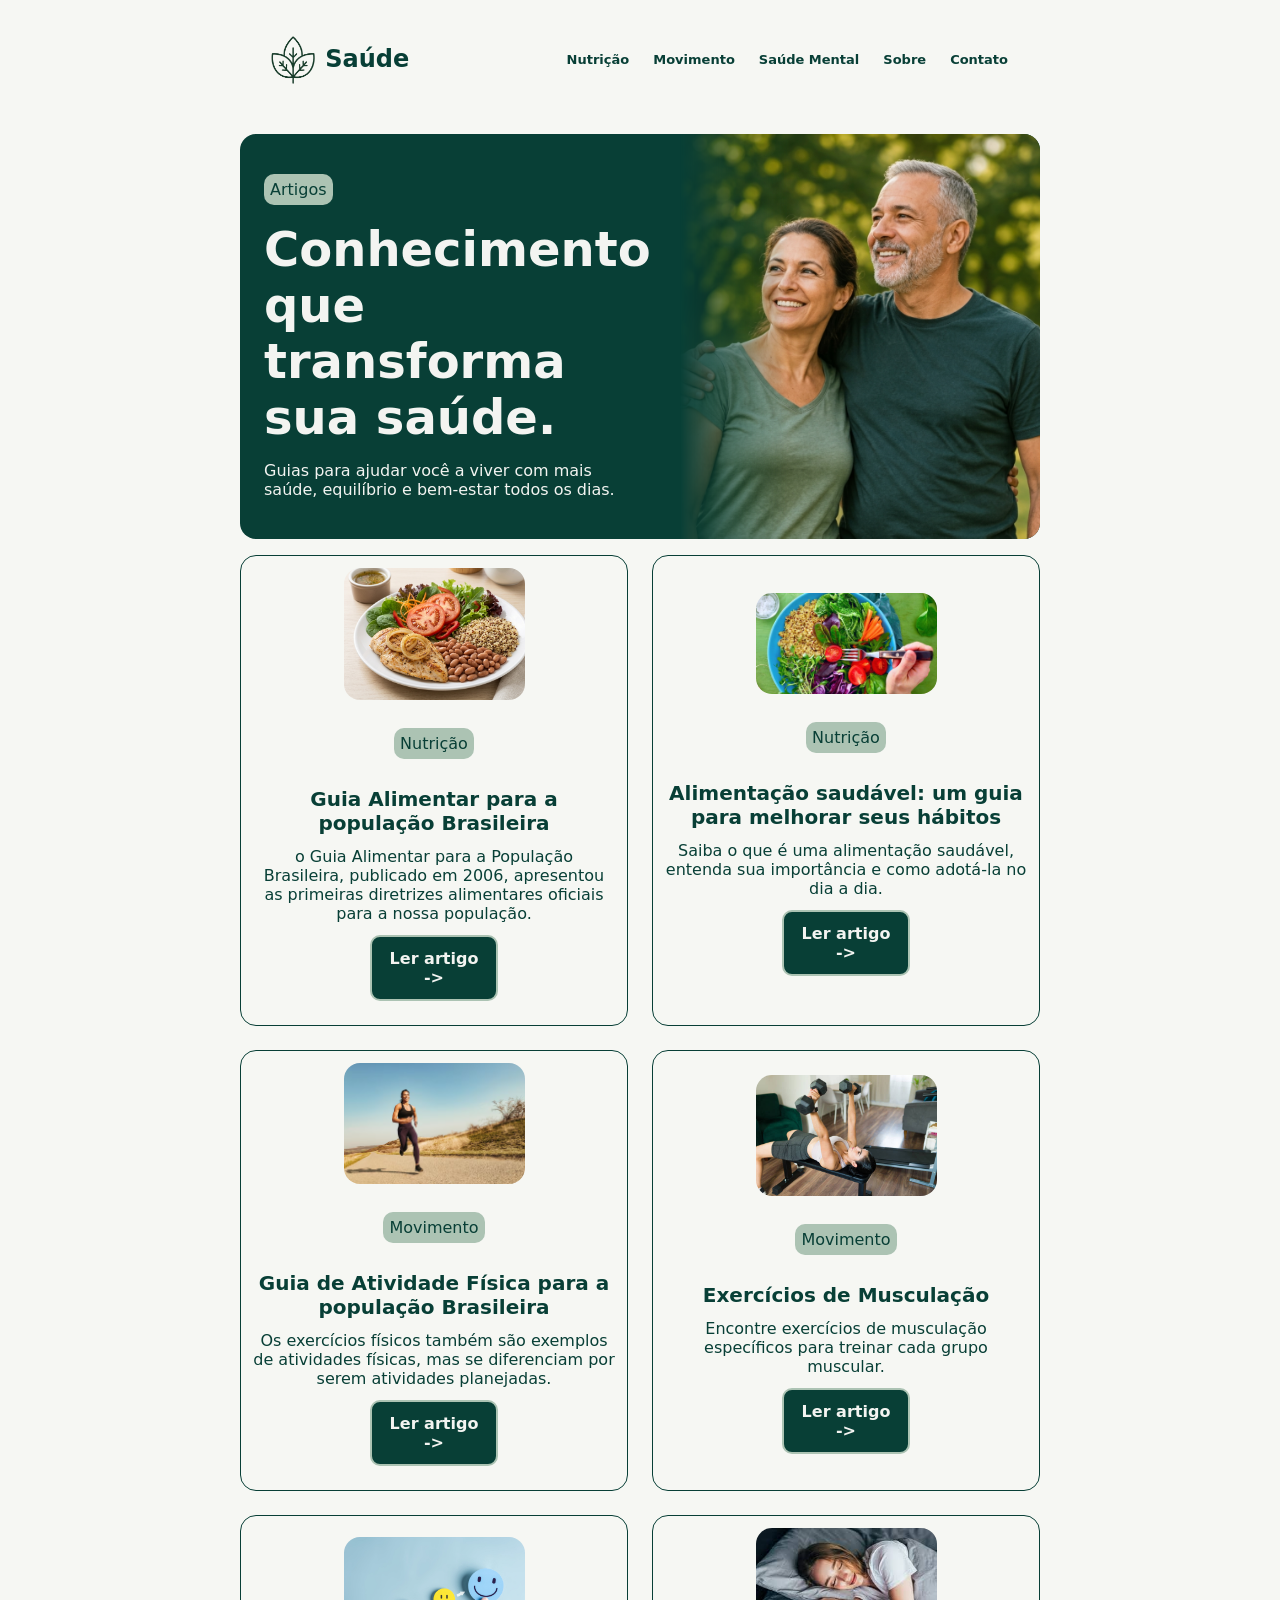
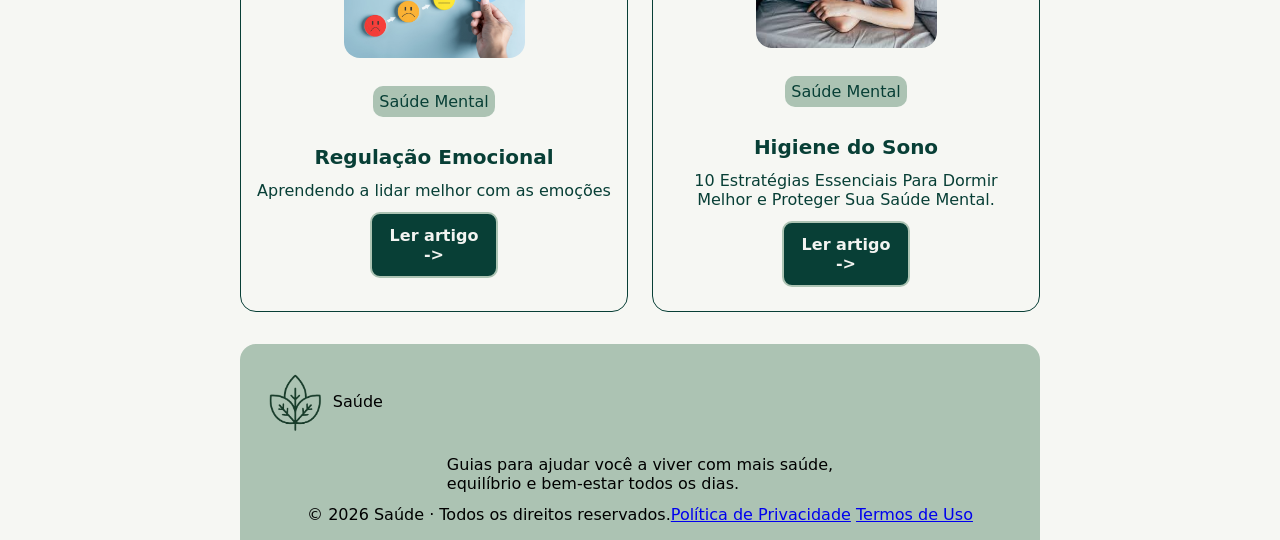
==== pages/artigos.html @ 431639dd "first commit" ====
<!DOCTYPE html>
<html lang="pt-BR">
<head>
    <meta charset="UTF-8">
    <meta name="viewport" content="width=device-width, initial-scale=1.0">
    <link rel="stylesheet" href="/css/style-artigos.css">
    <meta name="description" content="Dicas de alimentação saudável e exercícios físicos para melhorar a saúde e o bem-estar.">
    <title>Artigos - Alimentação, Exercícios e Saúde Mental</title>
</head>
<body>
    <div id="main-div">
        <header>
            <div id="main-logo-menu">
                <div id="header-logo">
            <img id="img-logo" src="/assets/logo.png"> 
            <p id="text-logo"><strong>Saúde</strong></p>
        </div>
        <div id="menu">
            <ul id="list-menu">
                <li>
                    <a class="link-menu" href="artigos.html">Nutrição</a>
                </li>
                <li>
                    <a class="link-menu" href="artigos.html">Movimento</a>
                </li>
                <li>
                    <a class="link-menu" href="artigos.html">Saúde Mental</a>
                </li>
                <li>
                    <a class="link-menu" href="sobre.html">Sobre</a>
                </li>
                <li>
                    <a class="link-menu" href="sobre.html">Contato</a>
                </li>
                <li>
                    <a id="button-habitos" class="link-menu" href="artigos.html">Quero hábitos mais saudáveis</a>
                </li>
            </ul>
        </div>
            </div>
        <div id="main-header">
            <div id="header-content">
            <p id="tag-1">Artigos</p>
            <h1>Conhecimento que transforma sua saúde.
            </h1>
            <p id="text-header">Guias para ajudar você a viver com mais saúde, equilíbrio e bem-estar todos os dias.
            </p>
            </div>
            <img src="/assets/casal.png">
        </div>
    </header>
    <div id="artigos">
        
    </div>

  <footer id="footer-main">
    <div class="footer-top">
        <div class="footer-logo">
          <img id="logo-footer" src="/assets/logo.png">
          <span>Saúde</span>
        </div>
        <p class="footer__tagline">
            Guias para ajudar você a viver com mais saúde,<br />
            equilíbrio e bem-estar todos os dias.<br />
        </p>
      </div>
 
    <div class="footer__bottom">
      <p class="footer__copy">© 2026 Saúde · Todos os direitos reservados.</p>
      <div class="footer__legal">
        <a href="#">Política de Privacidade</a>
        <a href="#">Termos de Uso</a>
      </div>
    </div>
  </footer>
    </div>
    <script src="/js/index.js"></script>
</body>
</html>
---- css/style-artigos.css ----
:root{
    --primary:#083f36;
    --text1:#f3f4f1;
    --secondary:#acc3b3;
    --accent:#3f3777;
}
*{
    margin: 0;
    padding: 0;
    box-sizing: 0;
    font-family: system-ui, -apple-system, BlinkMacSystemFont, 'Segoe UI', Roboto, Oxygen, Ubuntu, Cantarell, 'Open Sans', 'Helvetica Neue', sans-serif;
}

body{
    background-color: #f6f7f3;
}

#main-logo-menu{
    display: none;
}

#header-logo{
    display: none;
}

#main-header{
    background: var(--primary);
    color: var(--text1);
    padding: 24px;
    border-radius: 16px;
    margin: 16px;
}

#main-header>img{
    display: none;
}

#tag-1{
    display: inline-block;
    background-color: var(--secondary);
    color: var(--primary);
    border-radius: 10px;
    padding: 6px;
    margin-top: 16px;
    margin-bottom: 16px;
}

h1{
    font-size: 48px;
    max-width: 300px;
    margin-bottom: 16px;
}

#text-header{
    display: inline-block;
    color: var(--text1);
    margin-bottom: 16px;
}

#button-header-1{
    text-decoration: none;
    background-color: var(--primary);
    color: var(--text1);
    cursor: pointer;
    border: 2px solid var(--secondary);
    border-radius: 10px;
    padding: 12px;
    margin-bottom: 12px;
    transition:
    background 0.3s ease,
    color 0.3s ease,
    transform 0.3s ease,
    box-shadow 0.3s ease;
}

#button-header-1:hover{
    background: var(--secondary);
    color: var(--primary);
    border: 2px solid;
    border-color: var(--secondary);
    box-shadow: 0 2px 14px var(--secondary);
}

#button-header-1:active{
    transform:translateY(-1px) scale(0.96);
    box-shadow:0 5px 10px rgba(46,139,87,0.20);
}

#button-header-1 svg{
    width:20px;
    height:17px;
}

#artigos{
    display: flex;
    flex-direction: column;
    gap: 24px;
    color: var(--text1);
    margin: 16px;
}

.card-artigo{
    color: var(--primary);
    border-radius: 16px;
    padding: 12px;
    display: flex;
    align-items: center;
    justify-content: center;
    text-align: center;
    flex-direction: column;
    gap: 12px;
    border: 1px solid var(--primary);
}

.tag-artigo{
    display: flex;
    background-color: var(--secondary);
    color: var(--primary);
    border-radius: 10px;
    padding: 6px;
    margin-top: 16px;
    margin-bottom: 16px;
}

.titulo-artigo{
    font-weight: bold;
    font-size: 20px;
}

.img-artigo{
    border-radius: 16px;
        width: 50%;
}

.link-artigo{
    color: var(--primary);
    text-decoration: none;
}

    .link-artigo{
    max-width: 100px;
    text-decoration: none;
    background-color: var(--primary);
    color: var(--text1);
    cursor: pointer;
    border: 2px solid var(--secondary);
    border-radius: 10px;
    padding: 12px;
    margin-bottom: 12px;
    transition:
    background 0.3s ease,
    color 0.3s ease,
    transform 0.3s ease,
    box-shadow 0.3s ease;
    font-weight: bold;
    }

    .link-artigo:hover{
        background-color: var(--secondary);
        color: var(--primary);
        cursor: pointer;
    }

#footer-main{
    display: flex;
    flex-direction: column;
    gap: 12px;
    border-radius: 16px 16px 0 0;
    background-color: var(--secondary);
    padding: 16px;
    margin: 32px 16px 0px 16px;
}

.footer-logo{
    display: flex;
    align-items: center;
    margin-bottom: 12px;
}

#logo-footer{
    width: 10%;
}

.footer__tagline{
    display: flex;
    justify-content: center;
}

.footer__bottom{
    display: flex;
    justify-content: center;
}

/* Desktop */
@media (min-width: 1024px){
    body{
        display: flex;
        justify-content: center;
    }

    #main-logo-menu{
        display: flex;
        padding: 12px;
        justify-content: space-between;
        align-items: center;
        margin-left: 12px;
        margin-right: 12px;
        gap: 48px;
    }

    #list-menu{
        font-size: 13px;
        display: flex;
        white-space: nowrap;
        align-items: center;
        gap: 24px;
        list-style: none;
    }

    .link-menu{
        font-weight: bold;
        text-decoration: none;
        color: var(--primary);
        transition:
        background 0.3s ease,
        color 0.3s ease,
        transform 0.3s ease,
        box-shadow 0.3s ease;
    }

    .link-menu:hover{
    border-radius: 10px;
    padding: 6px;
    background: var(--secondary);
    color: var(--primary);
    border: 2px solid;
    border-color: var(--secondary);
    box-shadow: 0 2px 14px var(--secondary);
    }

    #button-habitos{
    display: none;
    font-weight: normal;
    text-decoration: none;
    background-color: var(--primary);
    color: var(--text1);
    cursor: pointer;
    border: 2px solid var(--secondary);
    border-radius: 10px;
    padding: 12px;
    white-space: nowrap;
    transition:
    background 0.3s ease,
    color 0.3s ease,
    transform 0.3s ease,
    box-shadow 0.3s ease;
    }

    #button-habitos:hover{
    background: var(--secondary);
    color: var(--primary);
    border: 2px solid;
    border-color: var(--secondary);
    box-shadow: 0 2px 14px var(--secondary);
    }

    #main-div{
        width: 65%;
    }

    #main-header{
        display: flex;
        align-items: center;
        position: relative;
        overflow: hidden;
    }

    #header-content{
        width: 50%;
    }

    #main-header>img{   
    display: block;

    position: absolute;
    right: 0;
    top: 0;

    width: 45%;
    height: 100%;

    object-fit: cover;

    z-index: 1;
     -webkit-mask-image: linear-gradient(
        to left,
        rgba(0,0,0,1) 70%,
        rgba(0,0,0,0) 100%
    );

    mask-image: linear-gradient(
        to left,
        rgba(0,0,0,1) 70%,
        rgba(0,0,0,0) 100%
    );
    }

    #header-logo{
        padding: 12px;
        display: flex;
        align-items: center;
    }

    #img-logo{
        height: 70px;
    }

    #text-logo{
        font-size: 24px;
        color: var(--primary);
    }

    #artigos{
        display: grid;
        grid-template-columns: 1fr 1fr;
    }

}

/* Desktop grande */
@media (min-width: 1440px) {
    #button-habitos{
        display: flex;
    }
}
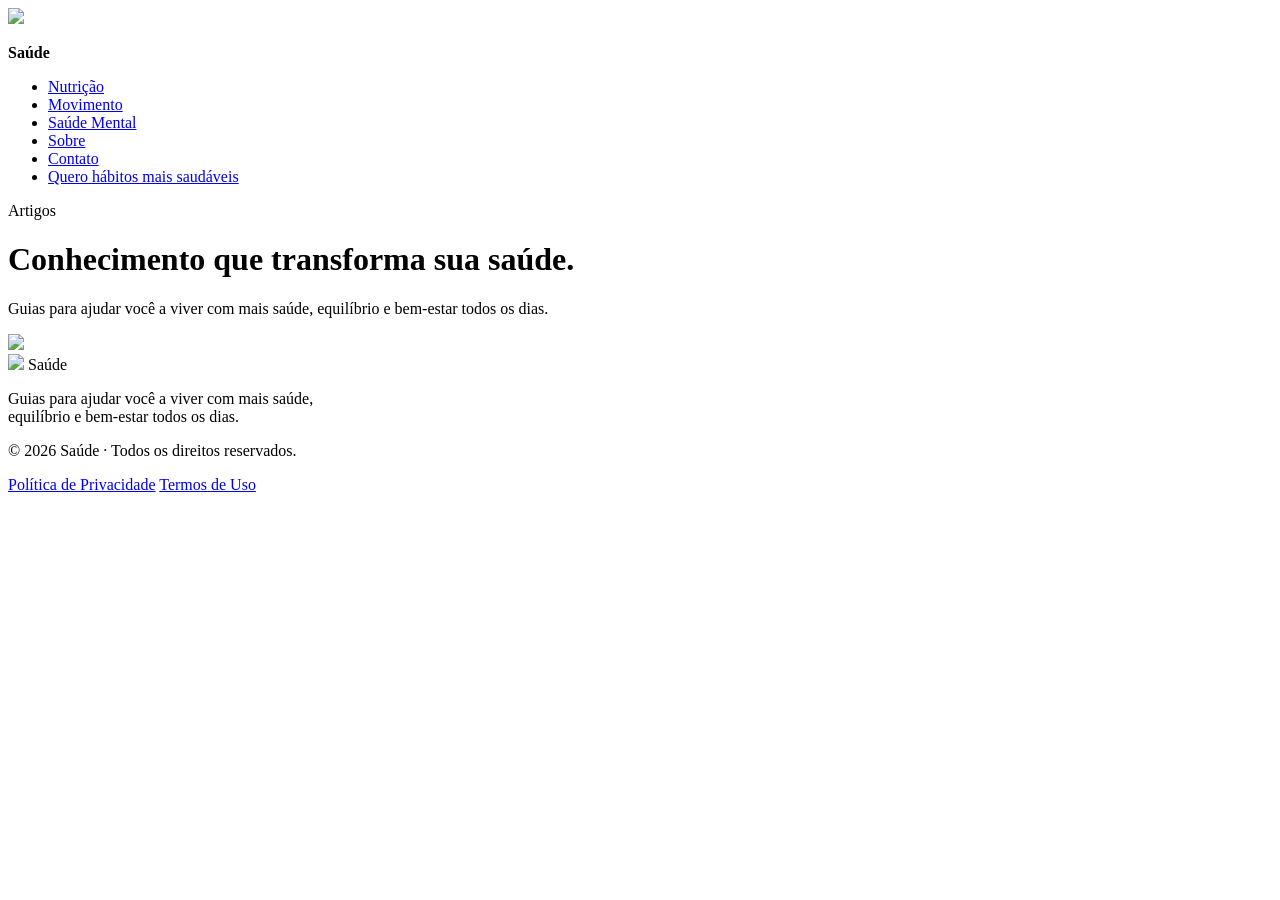
==== commit e037cbbe: "fix: path errors 2" ====
--- a/pages/artigos.html
+++ b/pages/artigos.html
@@ -3,7 +3,7 @@
 <head>
     <meta charset="UTF-8">
     <meta name="viewport" content="width=device-width, initial-scale=1.0">
-    <link rel="stylesheet" href="/css/style-artigos.css">
+    <link rel="stylesheet" href="css/style-artigos.css">
     <meta name="description" content="Dicas de alimentação saudável e exercícios físicos para melhorar a saúde e o bem-estar.">
     <title>Artigos - Alimentação, Exercícios e Saúde Mental</title>
 </head>
@@ -12,28 +12,28 @@
         <header>
             <div id="main-logo-menu">
                 <div id="header-logo">
-            <img id="img-logo" src="/assets/logo.png"> 
+            <img id="img-logo" src="assets/logo.png"> 
             <p id="text-logo"><strong>Saúde</strong></p>
         </div>
         <div id="menu">
             <ul id="list-menu">
                 <li>
-                    <a class="link-menu" href="artigos.html">Nutrição</a>
+                    <a class="link-menu" href="pages/artigos.html">Nutrição</a>
                 </li>
                 <li>
-                    <a class="link-menu" href="artigos.html">Movimento</a>
+                    <a class="link-menu" href="pages/artigos.html">Movimento</a>
                 </li>
                 <li>
-                    <a class="link-menu" href="artigos.html">Saúde Mental</a>
+                    <a class="link-menu" href="pages/artigos.html">Saúde Mental</a>
                 </li>
                 <li>
-                    <a class="link-menu" href="sobre.html">Sobre</a>
+                    <a class="link-menu" href="pages/sobre.html">Sobre</a>
                 </li>
                 <li>
-                    <a class="link-menu" href="sobre.html">Contato</a>
+                    <a class="link-menu" href="pages/sobre.html">Contato</a>
                 </li>
                 <li>
-                    <a id="button-habitos" class="link-menu" href="artigos.html">Quero hábitos mais saudáveis</a>
+                    <a id="button-habitos" class="link-menu" href="pages/artigos.html">Quero hábitos mais saudáveis</a>
                 </li>
             </ul>
         </div>
@@ -46,7 +46,7 @@
             <p id="text-header">Guias para ajudar você a viver com mais saúde, equilíbrio e bem-estar todos os dias.
             </p>
             </div>
-            <img src="/assets/casal.png">
+            <img src="assets/casal.png">
         </div>
     </header>
     <div id="artigos">
@@ -56,7 +56,7 @@
   <footer id="footer-main">
     <div class="footer-top">
         <div class="footer-logo">
-          <img id="logo-footer" src="/assets/logo.png">
+          <img id="logo-footer" src="assets/logo.png">
           <span>Saúde</span>
         </div>
         <p class="footer__tagline">
@@ -74,6 +74,6 @@
     </div>
   </footer>
     </div>
-    <script src="/js/index.js"></script>
+    <script src="js/index.js"></script>
 </body>
 </html>
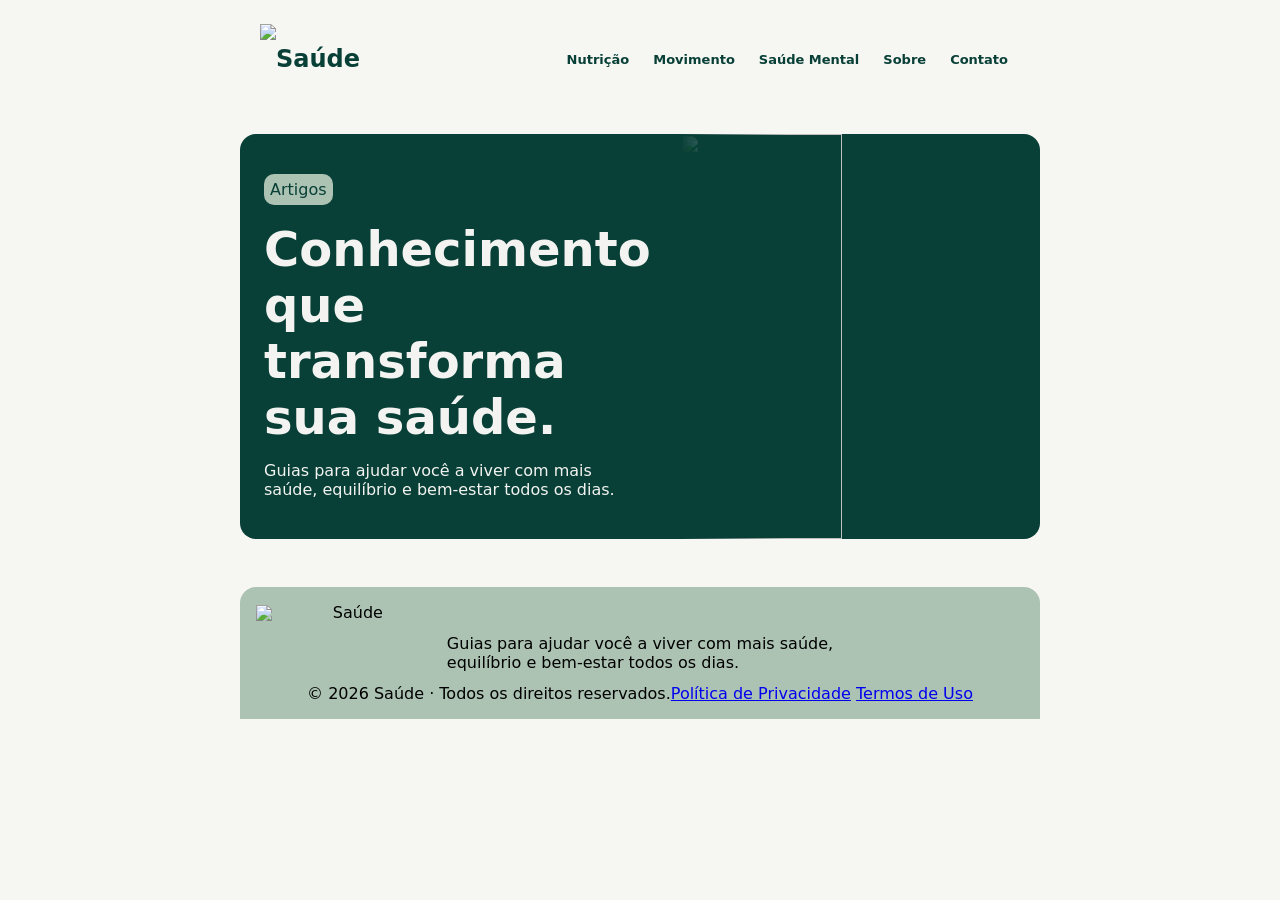
==== commit 259a5be0: "fix: path error 3" ====
--- a/pages/artigos.html
+++ b/pages/artigos.html
@@ -3,7 +3,7 @@
 <head>
     <meta charset="UTF-8">
     <meta name="viewport" content="width=device-width, initial-scale=1.0">
-    <link rel="stylesheet" href="css/style-artigos.css">
+    <link rel="stylesheet" href="/css/style-artigos.css">
     <meta name="description" content="Dicas de alimentação saudável e exercícios físicos para melhorar a saúde e o bem-estar.">
     <title>Artigos - Alimentação, Exercícios e Saúde Mental</title>
 </head>
--- a/css/style-artigos.css
+++ b/css/style-artigos.css
@@ -0,0 +1,335 @@
+:root{
+    --primary:#083f36;
+    --text1:#f3f4f1;
+    --secondary:#acc3b3;
+    --accent:#3f3777;
+}
+*{
+    margin: 0;
+    padding: 0;
+    box-sizing: 0;
+    font-family: system-ui, -apple-system, BlinkMacSystemFont, 'Segoe UI', Roboto, Oxygen, Ubuntu, Cantarell, 'Open Sans', 'Helvetica Neue', sans-serif;
+}
+
+body{
+    background-color: #f6f7f3;
+}
+
+#main-logo-menu{
+    display: none;
+}
+
+#header-logo{
+    display: none;
+}
+
+#main-header{
+    background: var(--primary);
+    color: var(--text1);
+    padding: 24px;
+    border-radius: 16px;
+    margin: 16px;
+}
+
+#main-header>img{
+    display: none;
+}
+
+#tag-1{
+    display: inline-block;
+    background-color: var(--secondary);
+    color: var(--primary);
+    border-radius: 10px;
+    padding: 6px;
+    margin-top: 16px;
+    margin-bottom: 16px;
+}
+
+h1{
+    font-size: 48px;
+    max-width: 300px;
+    margin-bottom: 16px;
+}
+
+#text-header{
+    display: inline-block;
+    color: var(--text1);
+    margin-bottom: 16px;
+}
+
+#button-header-1{
+    text-decoration: none;
+    background-color: var(--primary);
+    color: var(--text1);
+    cursor: pointer;
+    border: 2px solid var(--secondary);
+    border-radius: 10px;
+    padding: 12px;
+    margin-bottom: 12px;
+    transition:
+    background 0.3s ease,
+    color 0.3s ease,
+    transform 0.3s ease,
+    box-shadow 0.3s ease;
+}
+
+#button-header-1:hover{
+    background: var(--secondary);
+    color: var(--primary);
+    border: 2px solid;
+    border-color: var(--secondary);
+    box-shadow: 0 2px 14px var(--secondary);
+}
+
+#button-header-1:active{
+    transform:translateY(-1px) scale(0.96);
+    box-shadow:0 5px 10px rgba(46,139,87,0.20);
+}
+
+#button-header-1 svg{
+    width:20px;
+    height:17px;
+}
+
+#artigos{
+    display: flex;
+    flex-direction: column;
+    gap: 24px;
+    color: var(--text1);
+    margin: 16px;
+}
+
+.card-artigo{
+    color: var(--primary);
+    border-radius: 16px;
+    padding: 12px;
+    display: flex;
+    align-items: center;
+    justify-content: center;
+    text-align: center;
+    flex-direction: column;
+    gap: 12px;
+    border: 1px solid var(--primary);
+}
+
+.tag-artigo{
+    display: flex;
+    background-color: var(--secondary);
+    color: var(--primary);
+    border-radius: 10px;
+    padding: 6px;
+    margin-top: 16px;
+    margin-bottom: 16px;
+}
+
+.titulo-artigo{
+    font-weight: bold;
+    font-size: 20px;
+}
+
+.img-artigo{
+    border-radius: 16px;
+        width: 50%;
+}
+
+.link-artigo{
+    color: var(--primary);
+    text-decoration: none;
+}
+
+    .link-artigo{
+    max-width: 100px;
+    text-decoration: none;
+    background-color: var(--primary);
+    color: var(--text1);
+    cursor: pointer;
+    border: 2px solid var(--secondary);
+    border-radius: 10px;
+    padding: 12px;
+    margin-bottom: 12px;
+    transition:
+    background 0.3s ease,
+    color 0.3s ease,
+    transform 0.3s ease,
+    box-shadow 0.3s ease;
+    font-weight: bold;
+    }
+
+    .link-artigo:hover{
+        background-color: var(--secondary);
+        color: var(--primary);
+        cursor: pointer;
+    }
+
+#footer-main{
+    display: flex;
+    flex-direction: column;
+    gap: 12px;
+    border-radius: 16px 16px 0 0;
+    background-color: var(--secondary);
+    padding: 16px;
+    margin: 32px 16px 0px 16px;
+}
+
+.footer-logo{
+    display: flex;
+    align-items: center;
+    margin-bottom: 12px;
+}
+
+#logo-footer{
+    width: 10%;
+}
+
+.footer__tagline{
+    display: flex;
+    justify-content: center;
+}
+
+.footer__bottom{
+    display: flex;
+    justify-content: center;
+}
+
+/* Desktop */
+@media (min-width: 1024px){
+    body{
+        display: flex;
+        justify-content: center;
+    }
+
+    #main-logo-menu{
+        display: flex;
+        padding: 12px;
+        justify-content: space-between;
+        align-items: center;
+        margin-left: 12px;
+        margin-right: 12px;
+        gap: 48px;
+    }
+
+    #list-menu{
+        font-size: 13px;
+        display: flex;
+        white-space: nowrap;
+        align-items: center;
+        gap: 24px;
+        list-style: none;
+    }
+
+    .link-menu{
+        font-weight: bold;
+        text-decoration: none;
+        color: var(--primary);
+        transition:
+        background 0.3s ease,
+        color 0.3s ease,
+        transform 0.3s ease,
+        box-shadow 0.3s ease;
+    }
+
+    .link-menu:hover{
+    border-radius: 10px;
+    padding: 6px;
+    background: var(--secondary);
+    color: var(--primary);
+    border: 2px solid;
+    border-color: var(--secondary);
+    box-shadow: 0 2px 14px var(--secondary);
+    }
+
+    #button-habitos{
+    display: none;
+    font-weight: normal;
+    text-decoration: none;
+    background-color: var(--primary);
+    color: var(--text1);
+    cursor: pointer;
+    border: 2px solid var(--secondary);
+    border-radius: 10px;
+    padding: 12px;
+    white-space: nowrap;
+    transition:
+    background 0.3s ease,
+    color 0.3s ease,
+    transform 0.3s ease,
+    box-shadow 0.3s ease;
+    }
+
+    #button-habitos:hover{
+    background: var(--secondary);
+    color: var(--primary);
+    border: 2px solid;
+    border-color: var(--secondary);
+    box-shadow: 0 2px 14px var(--secondary);
+    }
+
+    #main-div{
+        width: 65%;
+    }
+
+    #main-header{
+        display: flex;
+        align-items: center;
+        position: relative;
+        overflow: hidden;
+    }
+
+    #header-content{
+        width: 50%;
+    }
+
+    #main-header>img{   
+    display: block;
+
+    position: absolute;
+    right: 0;
+    top: 0;
+
+    width: 45%;
+    height: 100%;
+
+    object-fit: cover;
+
+    z-index: 1;
+     -webkit-mask-image: linear-gradient(
+        to left,
+        rgba(0,0,0,1) 70%,
+        rgba(0,0,0,0) 100%
+    );
+
+    mask-image: linear-gradient(
+        to left,
+        rgba(0,0,0,1) 70%,
+        rgba(0,0,0,0) 100%
+    );
+    }
+
+    #header-logo{
+        padding: 12px;
+        display: flex;
+        align-items: center;
+    }
+
+    #img-logo{
+        height: 70px;
+    }
+
+    #text-logo{
+        font-size: 24px;
+        color: var(--primary);
+    }
+
+    #artigos{
+        display: grid;
+        grid-template-columns: 1fr 1fr;
+    }
+
+}
+
+/* Desktop grande */
+@media (min-width: 1440px) {
+    #button-habitos{
+        display: flex;
+    }
+}
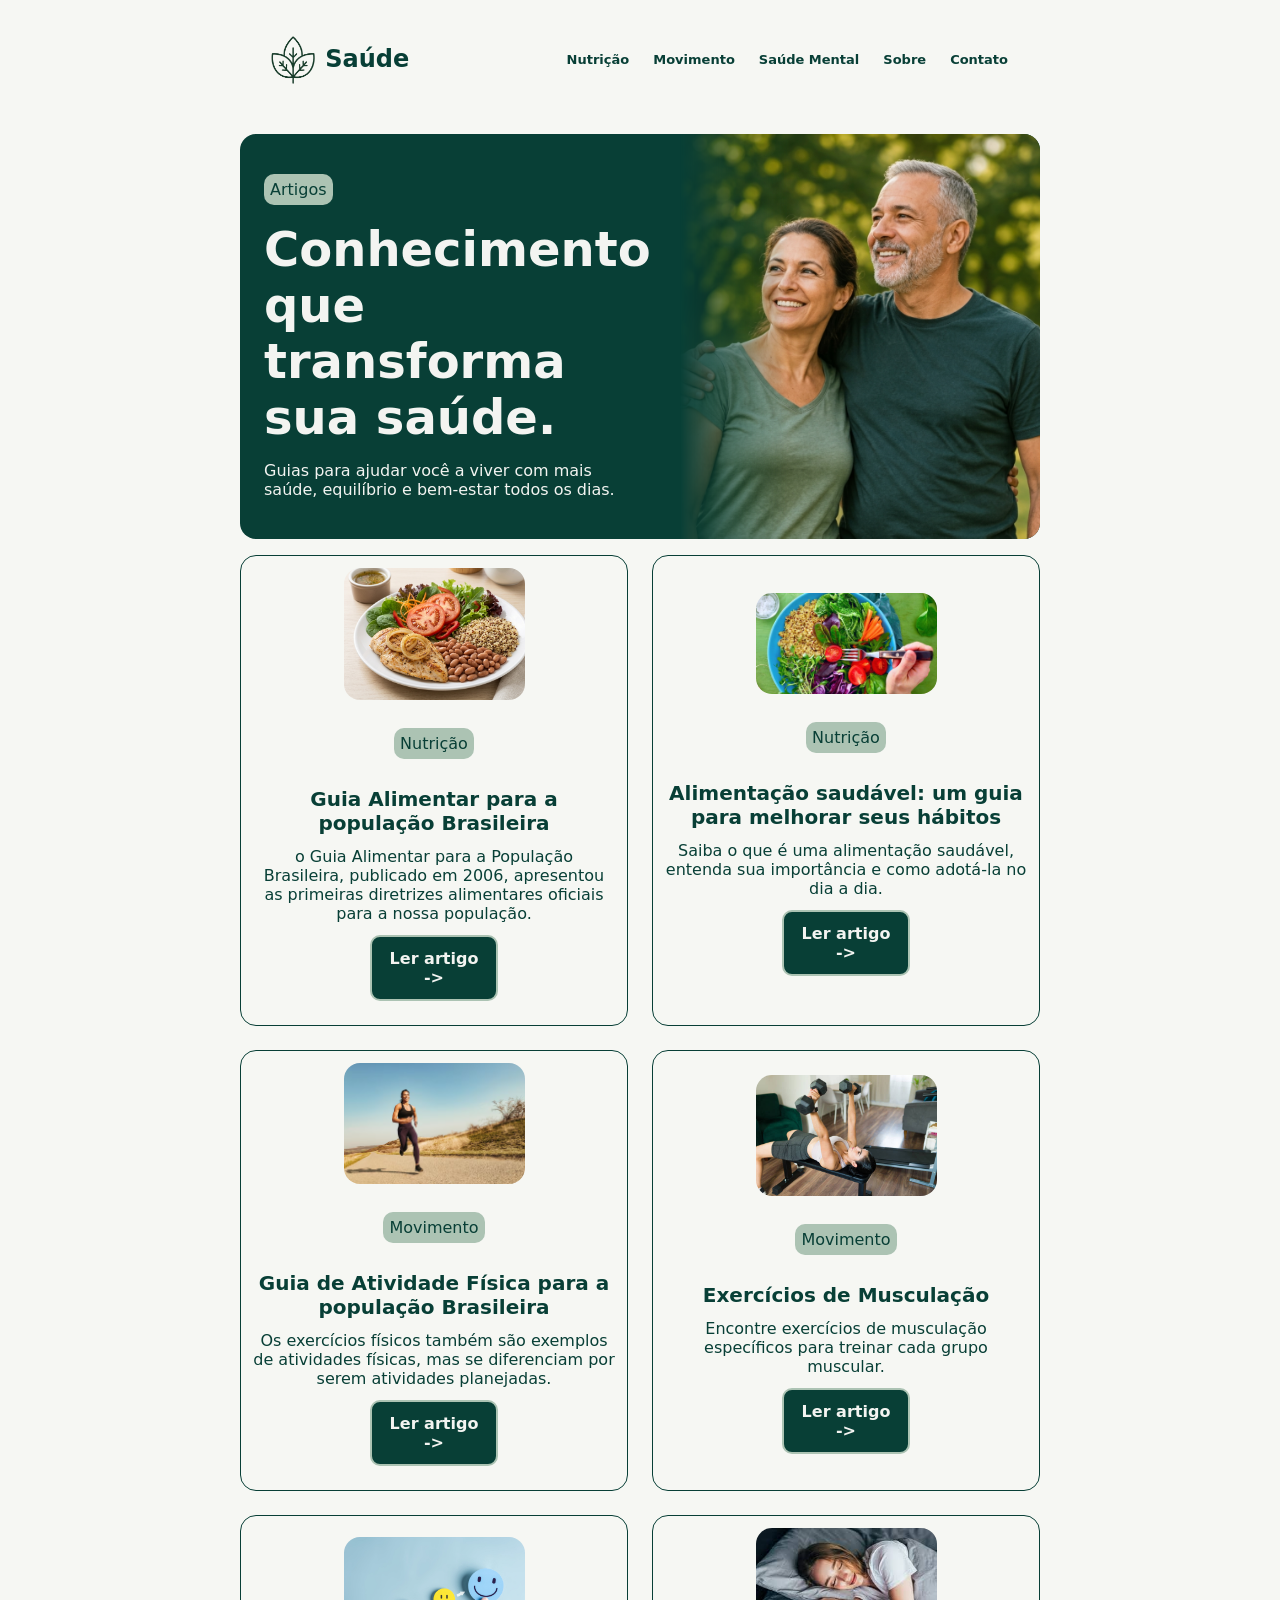
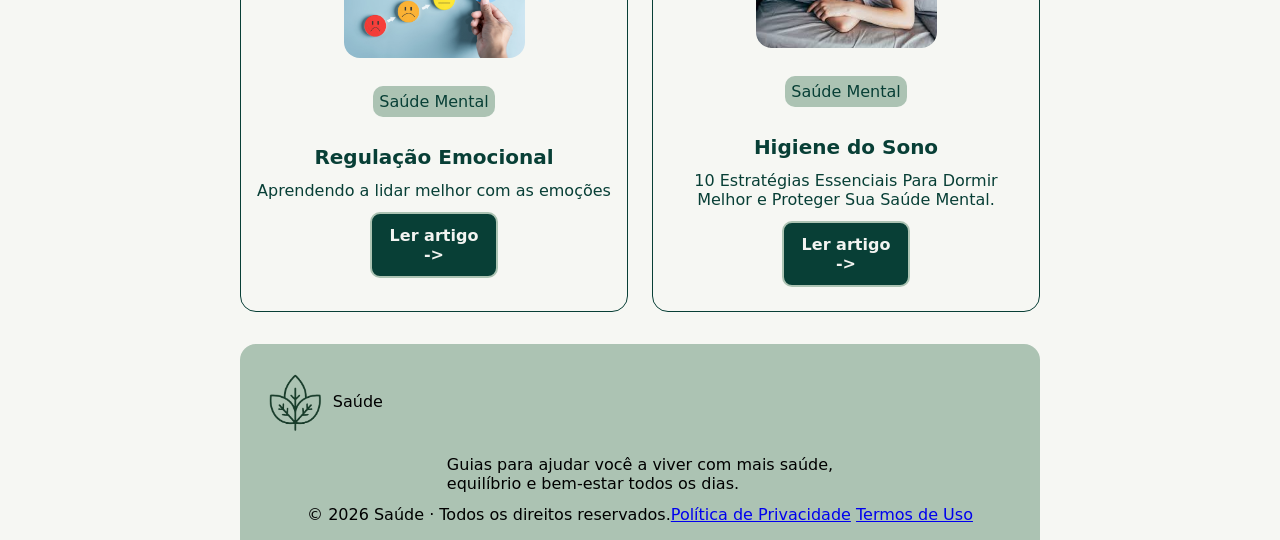
==== commit a8a7ac86: "fix: path errors 4" ====
--- a/pages/artigos.html
+++ b/pages/artigos.html
@@ -3,7 +3,7 @@
 <head>
     <meta charset="UTF-8">
     <meta name="viewport" content="width=device-width, initial-scale=1.0">
-    <link rel="stylesheet" href="/css/style-artigos.css">
+    <link rel="stylesheet" href="../css/style-artigos.css">
     <meta name="description" content="Dicas de alimentação saudável e exercícios físicos para melhorar a saúde e o bem-estar.">
     <title>Artigos - Alimentação, Exercícios e Saúde Mental</title>
 </head>
@@ -12,7 +12,7 @@
         <header>
             <div id="main-logo-menu">
                 <div id="header-logo">
-            <img id="img-logo" src="assets/logo.png"> 
+            <img id="img-logo" src="../assets/logo.png"> 
             <p id="text-logo"><strong>Saúde</strong></p>
         </div>
         <div id="menu">
@@ -46,7 +46,7 @@
             <p id="text-header">Guias para ajudar você a viver com mais saúde, equilíbrio e bem-estar todos os dias.
             </p>
             </div>
-            <img src="assets/casal.png">
+            <img src="../assets/casal.png">
         </div>
     </header>
     <div id="artigos">
@@ -56,7 +56,7 @@
   <footer id="footer-main">
     <div class="footer-top">
         <div class="footer-logo">
-          <img id="logo-footer" src="assets/logo.png">
+          <img id="logo-footer" src="../assets/logo.png">
           <span>Saúde</span>
         </div>
         <p class="footer__tagline">
@@ -74,6 +74,6 @@
     </div>
   </footer>
     </div>
-    <script src="js/index.js"></script>
+    <script src="../js/index.js"></script>
 </body>
 </html>
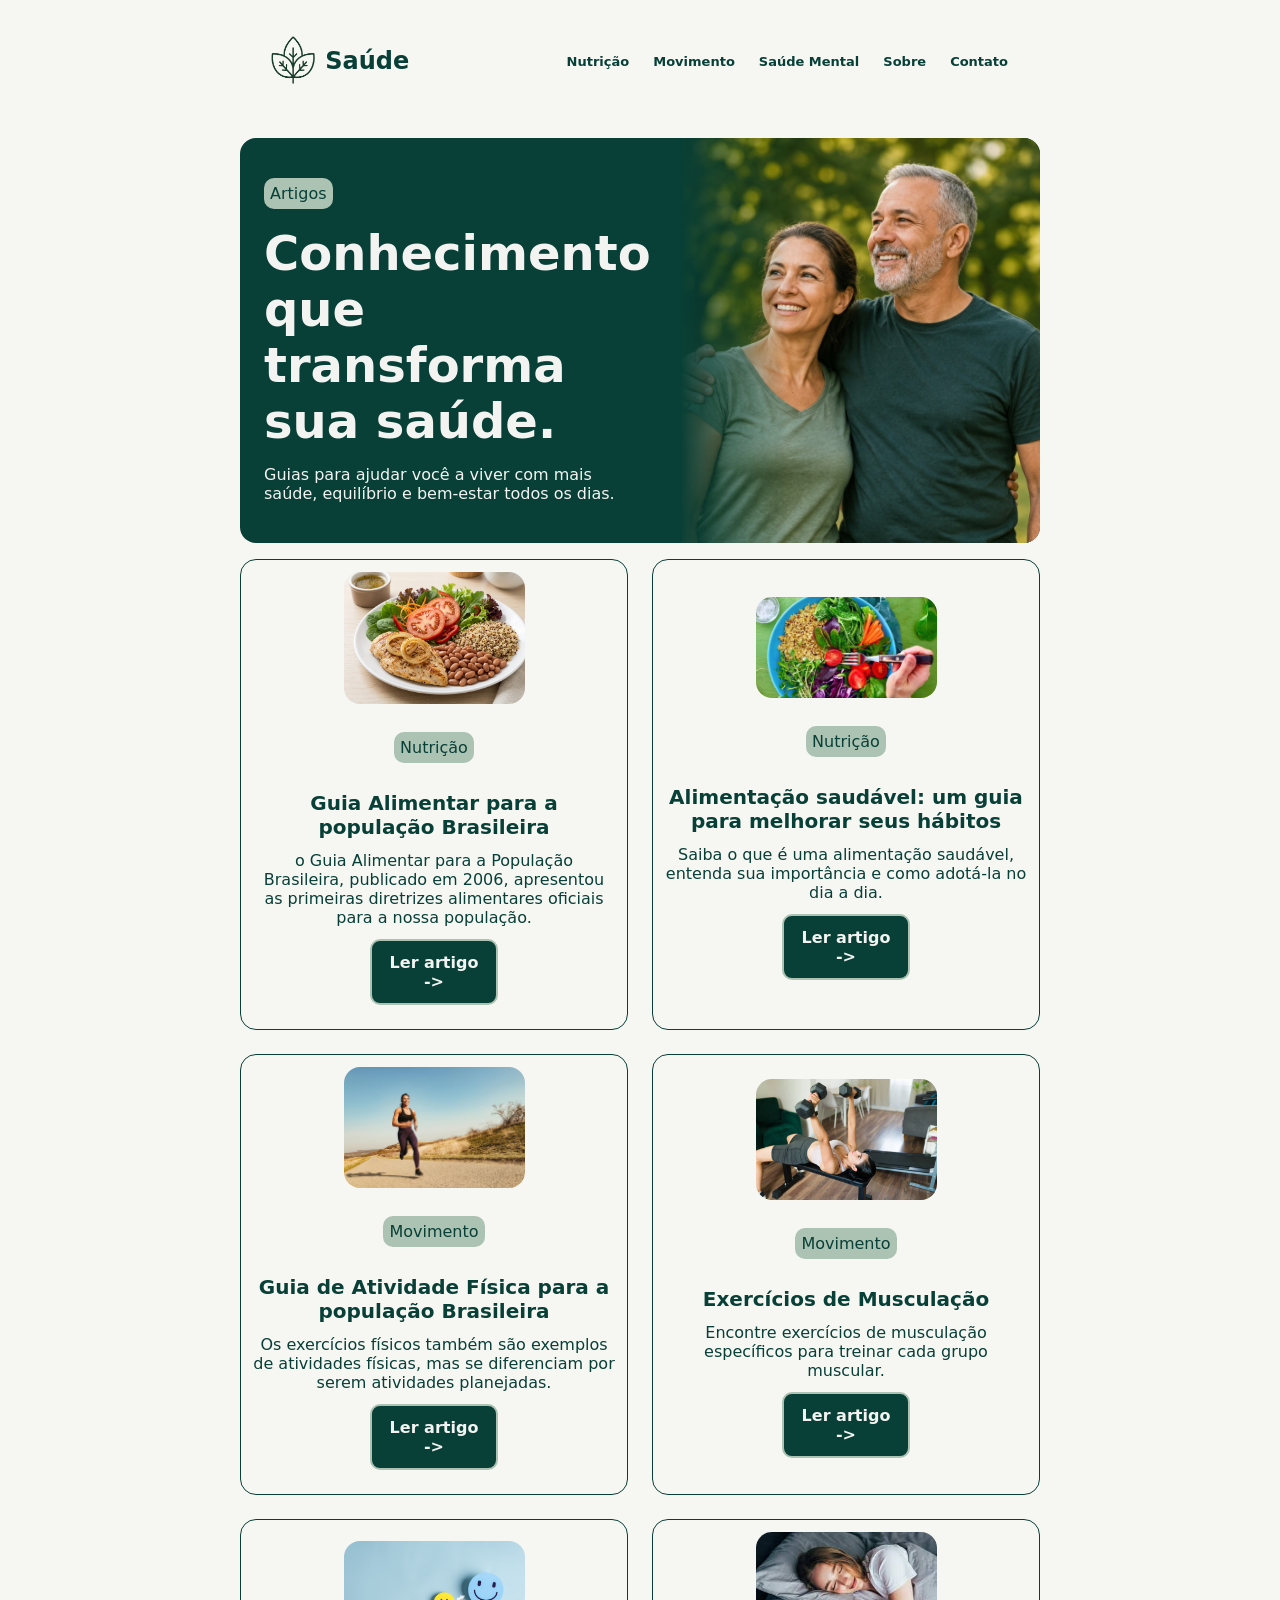
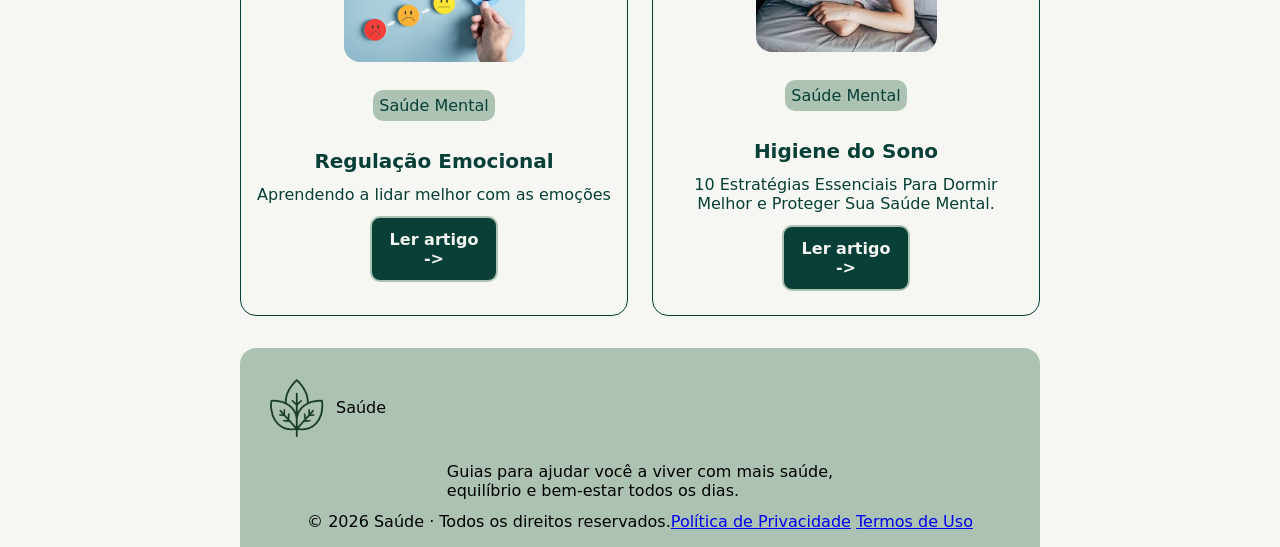
==== commit 073eb267: "fix width logo" ====
--- a/pages/artigos.html
+++ b/pages/artigos.html
@@ -12,28 +12,28 @@
         <header>
             <div id="main-logo-menu">
                 <div id="header-logo">
-            <img id="img-logo" src="../assets/logo.png"> 
+            <a href="../index.html"><img id="img-logo" src="../assets/logo.png"></a> 
             <p id="text-logo"><strong>Saúde</strong></p>
         </div>
         <div id="menu">
             <ul id="list-menu">
                 <li>
-                    <a class="link-menu" href="pages/artigos.html">Nutrição</a>
+                    <a class="link-menu" href="../pages/artigos.html">Nutrição</a>
                 </li>
                 <li>
-                    <a class="link-menu" href="pages/artigos.html">Movimento</a>
+                    <a class="link-menu" href="../pages/artigos.html">Movimento</a>
                 </li>
                 <li>
-                    <a class="link-menu" href="pages/artigos.html">Saúde Mental</a>
+                    <a class="link-menu" href="../pages/artigos.html">Saúde Mental</a>
                 </li>
                 <li>
-                    <a class="link-menu" href="pages/sobre.html">Sobre</a>
+                    <a class="link-menu" href="../pages/sobre.html">Sobre</a>
                 </li>
                 <li>
-                    <a class="link-menu" href="pages/sobre.html">Contato</a>
+                    <a class="link-menu" href="../pages/sobre.html">Contato</a>
                 </li>
                 <li>
-                    <a id="button-habitos" class="link-menu" href="pages/artigos.html">Quero hábitos mais saudáveis</a>
+                    <a id="button-habitos" class="link-menu" href="../pages/artigos.html">Quero hábitos mais saudáveis</a>
                 </li>
             </ul>
         </div>
--- a/css/style-artigos.css
+++ b/css/style-artigos.css
@@ -178,7 +178,7 @@
 }
 
 #logo-footer{
-    width: 10%;
+    width: 80px;
 }
 
 .footer__tagline{
